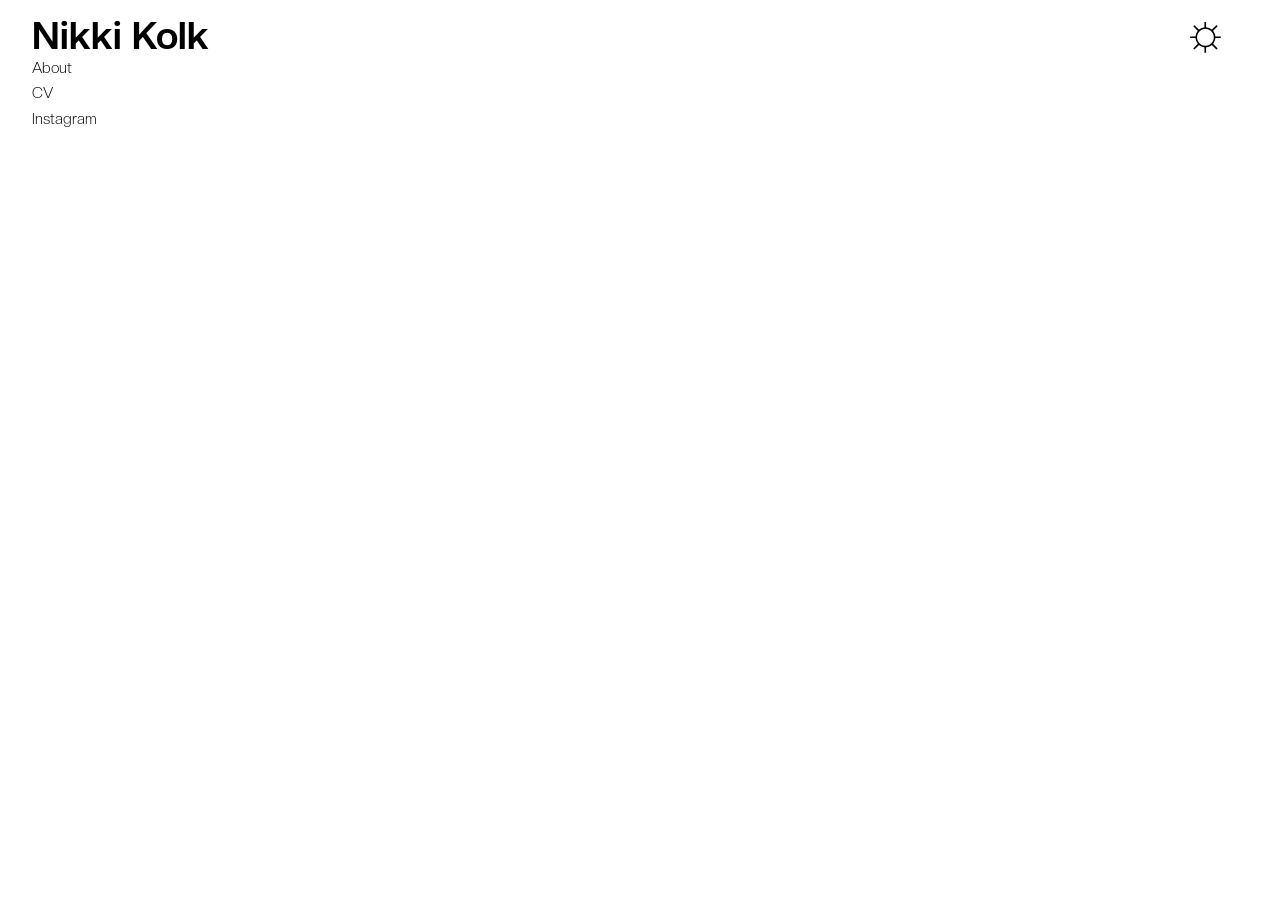
==== fashion.html @ 24d2d92b "Add files via upload" ====
<!DOCTYPE html>
<html lang="en">

<head>
    <meta charset="UTF-8">
    <meta name="viewport" content="width=device-width, initial-scale=1.0">
    <title>Nikki Kolk</title>



    <link rel="stylesheet" href="nikki.css">

</head>

<style>
    p,
    a {
        font-size: 1.2vw;
        transition: color 0.6s ease-in-out;
    }

    .clickable {
        cursor: pointer;
    }

    #right {

        position: absolute;
        right: 0;
        width: 75%;
        height: 100%;
        /* background-color: rgb(254, 171, 255); */


        display: flex;
        justify-content: start;
        align-items: center;
        flex-direction: column;

        overflow-y: scroll;
    }

    #rightwidth {
        margin-top: 1vw;
        width: 90%;

        display: flex;
        /* background-color: blueviolet; */
    }

    #righttext {
        margin-bottom: 2vw;
        white-space: normal;

        overflow-wrap: break-word;
        /* break long words if needed */
        word-break: break-word;

    }

    #right img {
        width: 10vw;
    }

    #rightfill {}

    #images {
        width: 100%;

        display: grid;

        gap: 2vw;
        grid-template-columns: repeat(3, 1fr);
    }

    #images img {
        width: 100%;
        height: 70svh;
        object-fit: cover;

        opacity: 0;
        transition: filter 0.3s ease, opacity 0.3s ease;

    }

    #images img.loaded {
        opacity: 1;

    }

    #left {
        position: absolute;
        width: 25%;
        height: 100%;
        /* background-color: aqua; */

        overflow-y: auto;

        display: flex;
        justify-content: start;
        align-items: center;
        flex-direction: column;


    }

    #leftwidth {
        width: 80%;


    }

    #posts {


        display: flex;
        justify-content: center;
        align-items: start;
        text-align: left;

        flex-direction: column;
    }

    #posts div {
        margin-top: 1vw;
    }

    #left p {}




    #left img {
        width: 100%;
        height: 30vw;

        object-fit: cover;
        transform-origin: center center;

        transition: transform 0.3s ease, opacity 0.2s ease-in-out;


    }

    #left img.active-post {
        transform: scale(1);
        opacity: 0.9;
    }

    #left img:hover {
        opacity: 0.9;
    }

    #top {
        margin-top: 1vw;

        display: flex;
        flex-direction: column;
    }

    #top a {
        margin-top: 0.5vw;

    }

    #info {
        display: none;



        cursor: pointer;
    }

    #info img {
        margin-top: 1vw;
        width: 100%;
        height: 25vw;
    }

    #switch {
        width: auto;
        position: absolute;
        right: 4vw;
        top: 0vw;
        margin: 0;

        z-index: 20;

        font-size: 4vw;

        transition: transform 0.2s ease-in-out;
    }

    #switch:hover {
        transform: scale(1.05);
    }



    #linkdiv {}

    @media (max-width: 600px) {


        #left img.active-post {
            transform: scale(1.05);
            /* zoom in 10% */
        }

        p {
            font-size: 4vw;

        }

        .big {
            font-size: 8vw;
        }



        #left {
            position: absolute;
            width: 30%;
            height: 90%;

            bottom: 0;

            overflow-x: scroll;
            overflow-y: auto;

            display: flex;
            justify-content: start;
            align-items: center;
            flex-direction: column;


        }

        #leftwidth {
            display: flex;
            justify-content: center;
            align-items: center;
            flex-direction: column;

            width: auto;
            height: 100%;
        }



        #posts {
            width: 100%;
            height: 100%;

            display: flex;
            justify-content: start;
            align-items: center;


            flex-direction: column;

            margin-left: 0;



        }

        #posts div {



            display: flex;
            justify-content: center;
            align-items: center;
            text-align: left;

            flex-direction: column;


            height: 90vw;
            width: auto;




        }

        #posts p {
            font-size: 0;
            z-index: 2;
            width: auto;
            height: auto;
        }



        #left img {
            position: absolute;
            width: 70%;
            height: 40vw;


            object-fit: cover;
        }

        #linkdiv {


            position: relative;
            display: flex;

            justify-content: center;
            align-items: end;
        }

        /* #top p {
            margin: 2vw;
        }

        a {
            margin: 2vw;
        } */

        #top {
            /* background-color: aquamarine; */
            position: fixed;
            width: 100vw;
            top: 0;
            left: 0;
            height: 10%;
            display: flex;
            flex-direction: row;
            justify-content: space-around;
            align-items: center;
            margin-top: 0;




        }


        #top p {}

        #ig {}


        #right {

            position: absolute;
            right: 0;
            top: 10%;
            width: 70%;
            height: 90%;



            display: flex;
            justify-content: start;
            align-items: center;
            flex-direction: column;

            overflow-y: scroll;
        }

        #rightwidth {
            margin-top: 0vw;
            width: 90%;

        }

        #switch {
            position: absolute;

            display: none;
            width: auto;

            font-size: 8vw;

            right: 5vw;
            top: 0;

        }

        #images {
            width: auto;
            gap: 2vw;
            grid-template-columns: repeat(2, 1fr);
        }

        #images img {
            height: 40svh;
        }

        p,
        a {
            font-size: 4vw;

        }

        #infoimg {


            display: none;
        }

        #info {}

    }
</style>

<body>



    <div id="left">
        <div id="leftwidth">
            <div id="top">

                <p onclick="info()" class="bold clickable big">Nikki Kolk</p>



                <p onclick="info()">About</p>
                <a href="CV NIKKI KOLK.pdf" target="_blank">CV</a>

                <a id="ig" href="https://www.instagram.com/nikkikolk/" target="_blank">
                    Instagram
                </a>




            </div>


            <div id="posts" onclick="back()" class="clickable">



            </div>

        </div>

    </div>

    <div id="right">
        <div id="rightwidth">
            <div id="info">
                <p class="big bold">About me</p>
                <!-- <p class="big bold">Nikki Kolk</p> -->
                <p>Nikki Kolk, a fashion designer and creative based in Amsterdam. <br>
                    My work explores the intersection of traditional tailoring and modern expression. <br><br>
                    Born in 2005, I’ve been designing and creating garments from a young age. I studied Fashion
                    Tailoring at ROC Amsterdam Zuid, where I developed a strong technical foundation in design, pattern
                    construction and garment creation.<br><br>
                    I gained professional experience at Katharina Spitz and House of Denim Foundation, where I expanded
                    my understanding of design processes and garment making. I’m currently part of the House of Denim
                    Incubator Program, where I continue to focus on my practice while developing my own label, Nikki
                    Kolk. I aim to create timeless, expressive pieces that show craftsmanship.

                </p>
                <!-- <img id="infoimg"
                    src="https://scontent.cdninstagram.com/v/t51.82787-15/571711676_18387402718134998_5369752842998367666_n.jpg?stp=dst-jpg_e35_tt6&_nc_cat=100&ig_cache_key=Mzc1MDYyMDM1MDIzMzc2MTM5Ng%3D%3D.3-ccb1-7&ccb=1-7&_nc_sid=58cdad&efg=eyJ2ZW5jb2RlX3RhZyI6InhwaWRzLjcyMHg1NDAuc2RyLkMzIn0%3D&_nc_ohc=al0yCKaorG0Q7kNvwG3LlP5&_nc_oc=Adl6Ph3t6a1S6pRDynIgQIhlRnPbibHU2BoKNC5B0agqvlbV-F4cFvj6xraeDTyGGEI&_nc_ad=z-m&_nc_cid=0&_nc_zt=23&_nc_ht=scontent.cdninstagram.com&_nc_gid=XCGQpeBTsPreadKO8TDfvw&oh=00_Afhcuy2hbsd5L5TjNQD3KrrZYg8UECzrGFzDM2atoN_VbQ&oe=6912C815"
                    alt=""> -->
                <!-- <br><br><br><br>
                <img src="nik.png" alt=""> -->
            </div>

            <div id="rightfill">
                <div id="righttext">
                    <p id="head" class="big bold"></p>
                    <p id="description">
                    </p>
                </div>

                <div id="images">


                </div>
            </div>
            <p onclick="switchbg()" id="switch" class="clickable">☼</p>
        </div>


    </div>

</body>

<script>



    const rightfill = document.getElementById("rightfill");
    const infodiv = document.getElementById("info");

    function info() {

        if (infodiv.style.display !== 'block') {
            infodiv.style.display = 'block';
            rightfill.style.display = 'none';
        } else {
            infodiv.style.display = 'none';
            rightfill.style.display = 'block';

        }

    }

    function back() {

        infodiv.style.display = 'none';
        rightfill.style.display = 'block';

    }

    function infotoggle() {

    }

    function switchbg() {
        const body = document.body;
        const links = document.querySelectorAll("a");
        const sw = document.getElementById("switch");

        if (body.style.backgroundColor === "black") {
            // Switch to light mode
            body.style.backgroundColor = "white";
            body.style.color = "black";
            links.forEach(link => link.style.color = "black");

            sw.textContent = '☼';
            sw.style.fontSize = '';

        } else {
            // Switch to dark mode
            body.style.backgroundColor = "black";
            body.style.color = "white";
            links.forEach(link => link.style.color = "white");
            sw.textContent = '☾';


        }
    }

    //CALL FOR FOLDER 

    async function getFolderData(folderName) {
        try {
            const response = await fetch(`get.php?folder=${encodeURIComponent(folderName)}`);
            const data = await response.json();

            if (data.error) {
                console.error(data.error);
                return;
            }

            const postsDiv = document.getElementById('posts');
            const post = document.createElement('div');

            // Scroll animation
            function scrolldown() {
                const left = document.getElementById("left");
                if (!left) return;

                setTimeout(() => {
                    const start = left.scrollTop;
                    const end = 80; // target scroll position
                    const duration = 1000; // 1 second
                    const startTime = performance.now();

                    function animateScroll(currentTime) {
                        const elapsed = currentTime - startTime;
                        const progress = Math.min(elapsed / duration, 1); // 0 to 1
                        const ease = 1 - Math.pow(1 - progress, 3); // ease-out cubic
                        left.scrollTop = start + (end - start) * ease;

                        if (progress < 1) requestAnimationFrame(animateScroll);
                    }

                    requestAnimationFrame(animateScroll);
                }, 1200);
            }

            scrolldown();

            // Set folder metadata
            post.dataset.folder = folderName;

            // Inner content: head and first image
            post.innerHTML = `
            <p class="bold">${data.head ? data.head : 'No head.txt found'}</p>
            ${data.images && data.images.length > 0 ? `<img src="${data.images[0]}" alt="">` : ''}
        `;

            // Append post to container
            postsDiv.appendChild(post);

            // Setup click listeners safely
            setupPostClickListeners();

        } catch (err) {
            console.error("Error loading folder:", folderName, err);
        }
    }


    async function loadAllFolders(maxFolder) {
        for (let i = maxFolder; i >= 1; i--) {
            await getFolderData(i.toString());
        }

        // Auto-click the highest folder (first one) after loading all
        const defaultPost = document.querySelector(`div[data-folder='${maxFolder}']`);
        if (defaultPost) defaultPost.click();
    }

    async function findHighestFolder() {
        let folder = 1;

        while (true) {
            try {
                const response = await fetch(`get.php?folder=${folder}`);
                const data = await response.json();

                if (data.error) {
                    console.log("Highest folder found:", folder - 1);

                    // Load all folders from highest to 1
                    await loadAllFolders(folder - 1);
                    return;
                }

                folder++;
            } catch (err) {
                console.error("Error fetching folder:", folder, err);
                return;
            }
        }
    }

    findHighestFolder();





    function setupPostClickListeners() {
        const posts = document.querySelectorAll('#posts > div');
        let isLoading = false; // click lock

        posts.forEach(post => {
            // Only attach listener if not already attached
            if (!post.dataset.listenerAttached) {
                post.addEventListener('click', async (e) => {
                    e.stopPropagation();

                    if (isLoading) return; // prevent spam clicks
                    isLoading = true;

                    const folderName = post.dataset.folder;
                    console.log("Clicked folder:", folderName);

                    // Remove active class from all post images
                    posts.forEach(p => {
                        p.querySelectorAll('img').forEach(img => img.classList.remove('active-post'));
                    });

                    // Add active class to clicked post images
                    post.querySelectorAll('img').forEach(img => img.classList.add('active-post'));

                    try {
                        const response = await fetch(`get.php?folder=${encodeURIComponent(folderName)}`);
                        const data = await response.json();

                        if (data.error) {
                            console.error(data.error);
                            return;
                        }

                        document.getElementById('rightfill').scrollTo({ top: 0, behavior: 'smooth' });

                        if (data.head) document.getElementById("head").textContent = data.head;
                        if (data.description) document.getElementById("description").textContent = data.description;

                        const imagesDiv = document.getElementById('images');
                        imagesDiv.innerHTML = '';

                        if (data.images && data.images.length > 0) {
                            const refreshToken = Date.now(); // single token for this fetch
                            data.images.forEach(imgName => {
                                const imgEl = document.createElement('img');
                                imgEl.src = imgName + '?_r=' + refreshToken;
                                imgEl.onload = () => imgEl.classList.add('loaded');
                                imagesDiv.appendChild(imgEl);
                            });
                        }

                        back();
                    } catch (error) {
                        console.error("Error loading folder:", error);
                    } finally {
                        isLoading = false; // unlock click after done
                    }
                });

                // mark listener as attached
                post.dataset.listenerAttached = "true";
            }
        });

        // auto-click default post
        const defaultPost = document.querySelector("div[data-folder='" + folderamount + "']");
        if (defaultPost) defaultPost.click();
    }



    document.querySelectorAll("img").forEach(img => {
        const url = new URL(img.src);
        url.searchParams.set('t', Date.now());
        img.src = url.toString();
    });


</script>

</html>
---- nikki.css ----
@font-face {
     font-family: 'creato-light';
     src: url('creato_display/CreatoDisplay-Light.otf') format('opentype');
     font-weight: normal;
     font-style: normal;
 }

 @font-face {
     font-family: 'creato-bold';
     src: url('creato_display/CreatoDisplay-Bold.otf') format('opentype');
     font-weight: normal;
     font-style: normal;
 }

 .bold {
     font-family: "creato-bold";

 }

 .big {
     font-size: 3vw;
 }

 a {
     color: black;
     text-decoration: none;
 }

 body {
     background-color: white;

     transition: background-color 0.6s ease-in-out;
 }

 body,
 html,
 p {
     margin: 0;
     padding: 0;

     font-family: 'creato-light';
 }

 @media (max-width: 600px) {
     .big {
         font-size: 8vw;
     }

   
 }
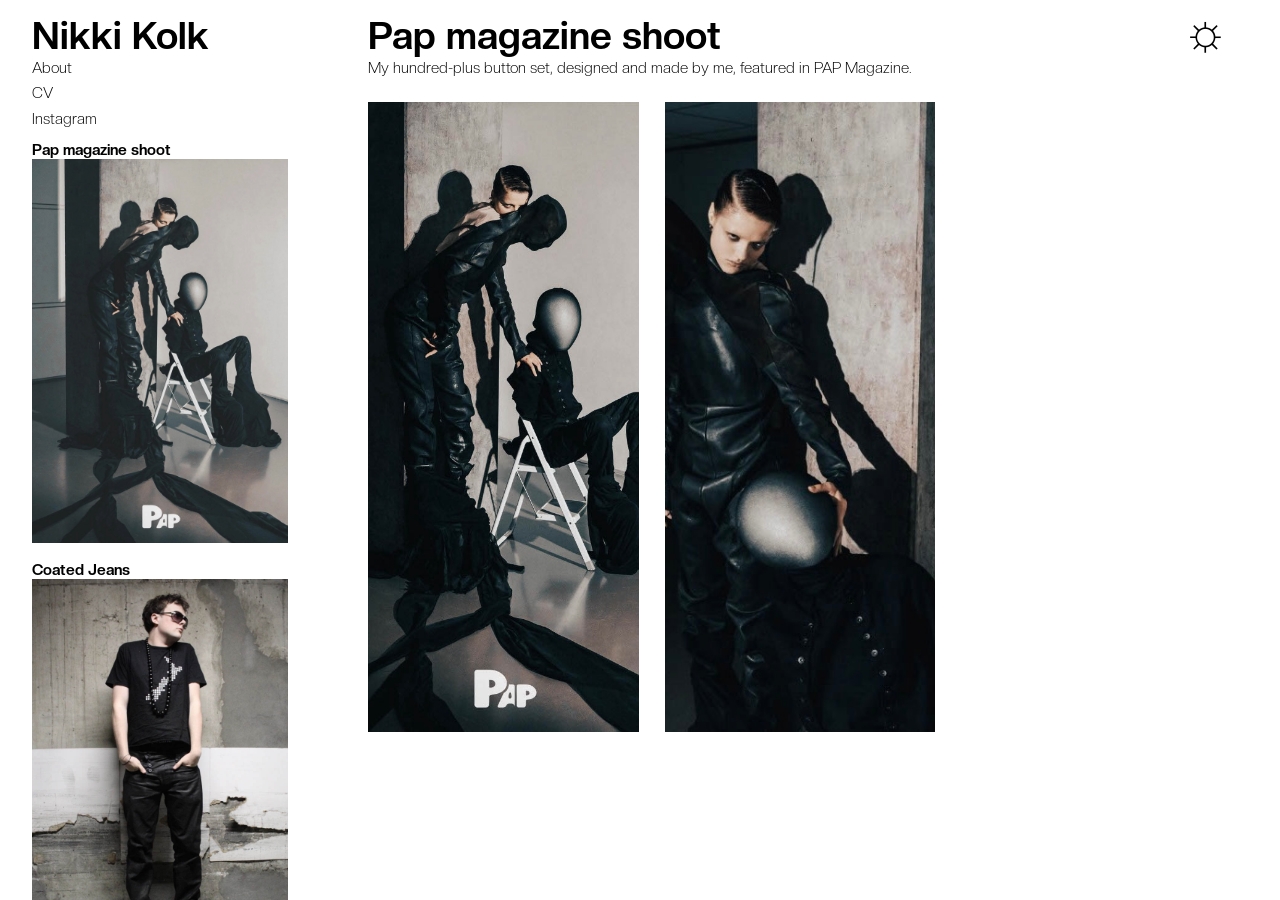
==== commit a8810efc: "Update fashion.html" ====
--- a/fashion.html
+++ b/fashion.html
@@ -542,12 +542,62 @@
 
         }
     }
-
-    //CALL FOR FOLDER 
+    const repoData = {
+        "1": {
+            "head": "Front-Flap Jeans",
+            "description": "The fit is a Bootcut mid rise model with a front flap. I added side felled seam panels that end at the front & back. The denim has been ozoned and has been finished with a black leather coating. I also added dubbel pockets on the back.",
+            "images": ["1/1.jpg", "1/2.jpg","1/3.jpg","1/4.jpg","1/5.jpg"]
+        },
+        "2": {
+            "head": "Coated Jeans",
+            "description": "These leather-coated jeans have a 4-button front closure. On the back, they feature an interesting curved yoke and back pockets that make both the front and back stand out.",
+            "images": ["2/1.jpg", "2/2.jpg","2/4.jpg","2/5.jpg"]
+        },
+        "3": {
+            "head": "Pap magazine shoot ",
+            "description": "My hundred-plus button set, designed and made by me, featured in PAP Magazine.",
+            "images": ["3/1.jpg", "3/2.jpeg"]
+        }
+    };
+
+    // Variable required by your click setup script
+    // Automatically finds the highest numerical folder ID available in your repoData
+    const folderamount = Math.max(...Object.keys(repoData).map(Number));
+
+    // Mocking global 'back()' function if it does not exist in your missing code chunks
+    if (typeof back !== 'function') {
+        function back() { console.log("'back()' function triggered."); }
+    }
+
+    // ==========================================
+    // 2. REWRITTEN SIMULATED FETCH FUNCTIONS
+    // ==========================================
+
+    // Simulates the behavior of: fetch(`get.php?folder=...`)
+    function mockFetchFolder(folderName) {
+        return new Promise((resolve) => {
+            setTimeout(() => {
+                if (repoData[folderName]) {
+                    resolve({
+                        json: async () => JSON.parse(JSON.stringify(repoData[folderName]))
+                    });
+                } else {
+                    resolve({
+                        json: async () => ({ error: `Folder '${folderName}' not found` })
+                    });
+                }
+            }, 50); // Small artificial latency for smooth loop parsing
+        });
+    }
+
+    // ==========================================
+    // 3. YOUR ORIGINAL JAVASCRIPT CORE
+    // ==========================================
 
     async function getFolderData(folderName) {
         try {
-            const response = await fetch(`get.php?folder=${encodeURIComponent(folderName)}`);
+            // CHANGED: Replaced native window.fetch with mockFetchFolder
+            const response = await mockFetchFolder(folderName);
             const data = await response.json();
 
             if (data.error) {
@@ -578,7 +628,7 @@
                         if (progress < 1) requestAnimationFrame(animateScroll);
                     }
 
-                    requestAnimationFrame(animateScroll);
+                    if (start < end) requestAnimationFrame(animateScroll);
                 }, 1200);
             }
 
@@ -589,9 +639,9 @@
 
             // Inner content: head and first image
             post.innerHTML = `
-            <p class="bold">${data.head ? data.head : 'No head.txt found'}</p>
-            ${data.images && data.images.length > 0 ? `<img src="${data.images[0]}" alt="">` : ''}
-        `;
+                <p class="bold">${data.head ? data.head : 'No head.txt found'}</p>
+                ${data.images && data.images.length > 0 ? `<img src="${data.images[0]}" alt="">` : ''}
+            `;
 
             // Append post to container
             postsDiv.appendChild(post);
@@ -603,7 +653,6 @@
             console.error("Error loading folder:", folderName, err);
         }
     }
-
 
     async function loadAllFolders(maxFolder) {
         for (let i = maxFolder; i >= 1; i--) {
@@ -620,7 +669,8 @@
 
         while (true) {
             try {
-                const response = await fetch(`get.php?folder=${folder}`);
+                // CHANGED: Replaced native window.fetch with mockFetchFolder
+                const response = await mockFetchFolder(folder.toString());
                 const data = await response.json();
 
                 if (data.error) {
@@ -639,12 +689,6 @@
         }
     }
 
-    findHighestFolder();
-
-
-
-
-
     function setupPostClickListeners() {
         const posts = document.querySelectorAll('#posts > div');
         let isLoading = false; // click lock
@@ -670,7 +714,8 @@
                     post.querySelectorAll('img').forEach(img => img.classList.add('active-post'));
 
                     try {
-                        const response = await fetch(`get.php?folder=${encodeURIComponent(folderName)}`);
+                        // CHANGED: Replaced native window.fetch with mockFetchFolder
+                        const response = await mockFetchFolder(folderName);
                         const data = await response.json();
 
                         if (data.error) {
@@ -714,15 +759,22 @@
         if (defaultPost) defaultPost.click();
     }
 
-
-
+    // Initialize App Execution
+    findHighestFolder();
+
+    // Safe cache buster assignment for images present during initialization
     document.querySelectorAll("img").forEach(img => {
-        const url = new URL(img.src);
-        url.searchParams.set('t', Date.now());
-        img.src = url.toString();
+        try {
+            const url = new URL(img.src, window.location.href);
+            url.searchParams.set('t', Date.now());
+            img.src = url.toString();
+        } catch (e) {
+            // Fallback for relative strings if modern URL interface errors out
+            img.src = img.src + '?t=' + Date.now();
+        }
     });
 
 
 </script>
 
-</html>+</html>
